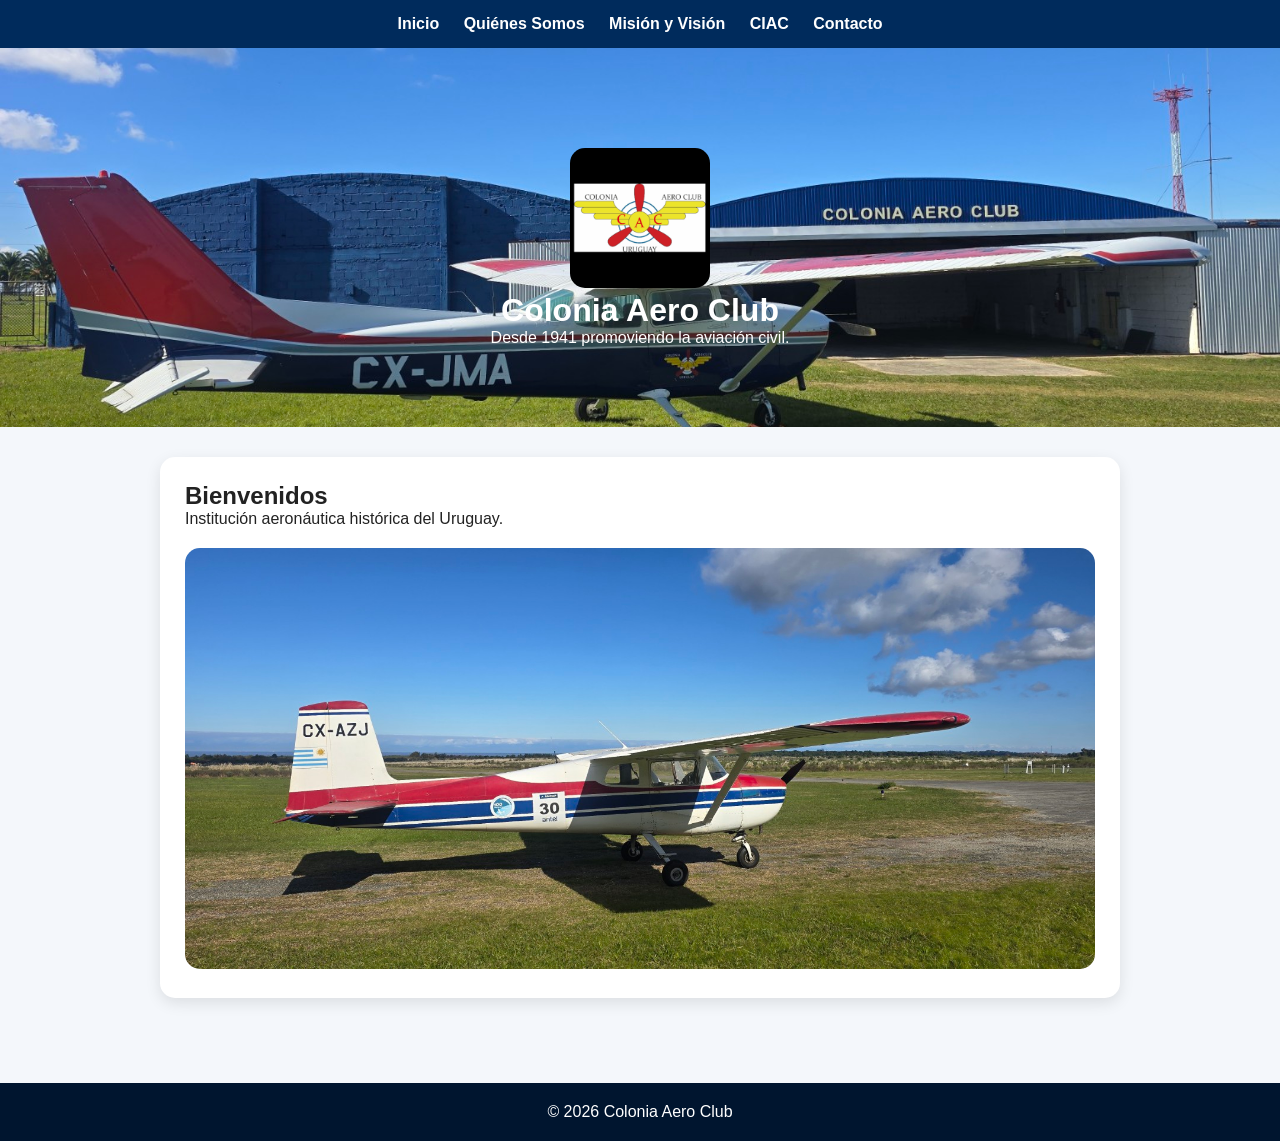
==== index.html @ 5fcb923a "Add files via upload" ====
<!DOCTYPE html>
<html lang="es">
<head>
<meta charset="UTF-8">
<meta name="viewport" content="width=device-width, initial-scale=1.0">
<title>Colonia Aero Club</title>
<link rel="stylesheet" href="style.css">
</head>
<body>
<nav>
<a href="index.html">Inicio</a>
<a href="quienes-somos.html">Quiénes Somos</a>
<a href="mision-vision.html">Misión y Visión</a>
<a href="ciac.html">CIAC</a>
<a href="contacto.html">Contacto</a>
</nav>

<header>
<img src="logo.webp" class="logo">
<h1>Colonia Aero Club</h1>
<p>Desde 1941 promoviendo la aviación civil.</p>
</header>

<div class="container">
<div class="card">
<h2>Bienvenidos</h2>
<p>Institución aeronáutica histórica del Uruguay.</p>
<img src="avion1.jpg">
</div>
</div>

<footer>© 2026 Colonia Aero Club</footer>
</body>
</html>
---- style.css ----
*{
margin:0;
padding:0;
box-sizing:border-box;
font-family:Arial,sans-serif;
}

body{
background:#f4f7fb;
color:#222;
}

nav{
background:#002b5c;
padding:15px;
text-align:center;
}

nav a{
color:white;
margin:0 10px;
text-decoration:none;
font-weight:bold;
}

header{
background:url('hangar.jpg') center/cover;
padding:80px 20px;
text-align:center;
color:white;
}

.logo{
width:140px;
}

.container{
max-width:1000px;
margin:auto;
padding:30px 20px;
}

.card{
background:white;
padding:25px;
border-radius:15px;
margin-bottom:25px;
box-shadow:0 5px 15px rgba(0,0,0,0.1);
}

img{
width:100%;
border-radius:15px;
margin-top:20px;
}

footer{
background:#00152f;
color:white;
text-align:center;
padding:20px;
margin-top:30px;
}

@media(max-width:768px){
nav a{
display:block;
margin:10px 0;
}

header h1{
font-size:2rem;
}
}
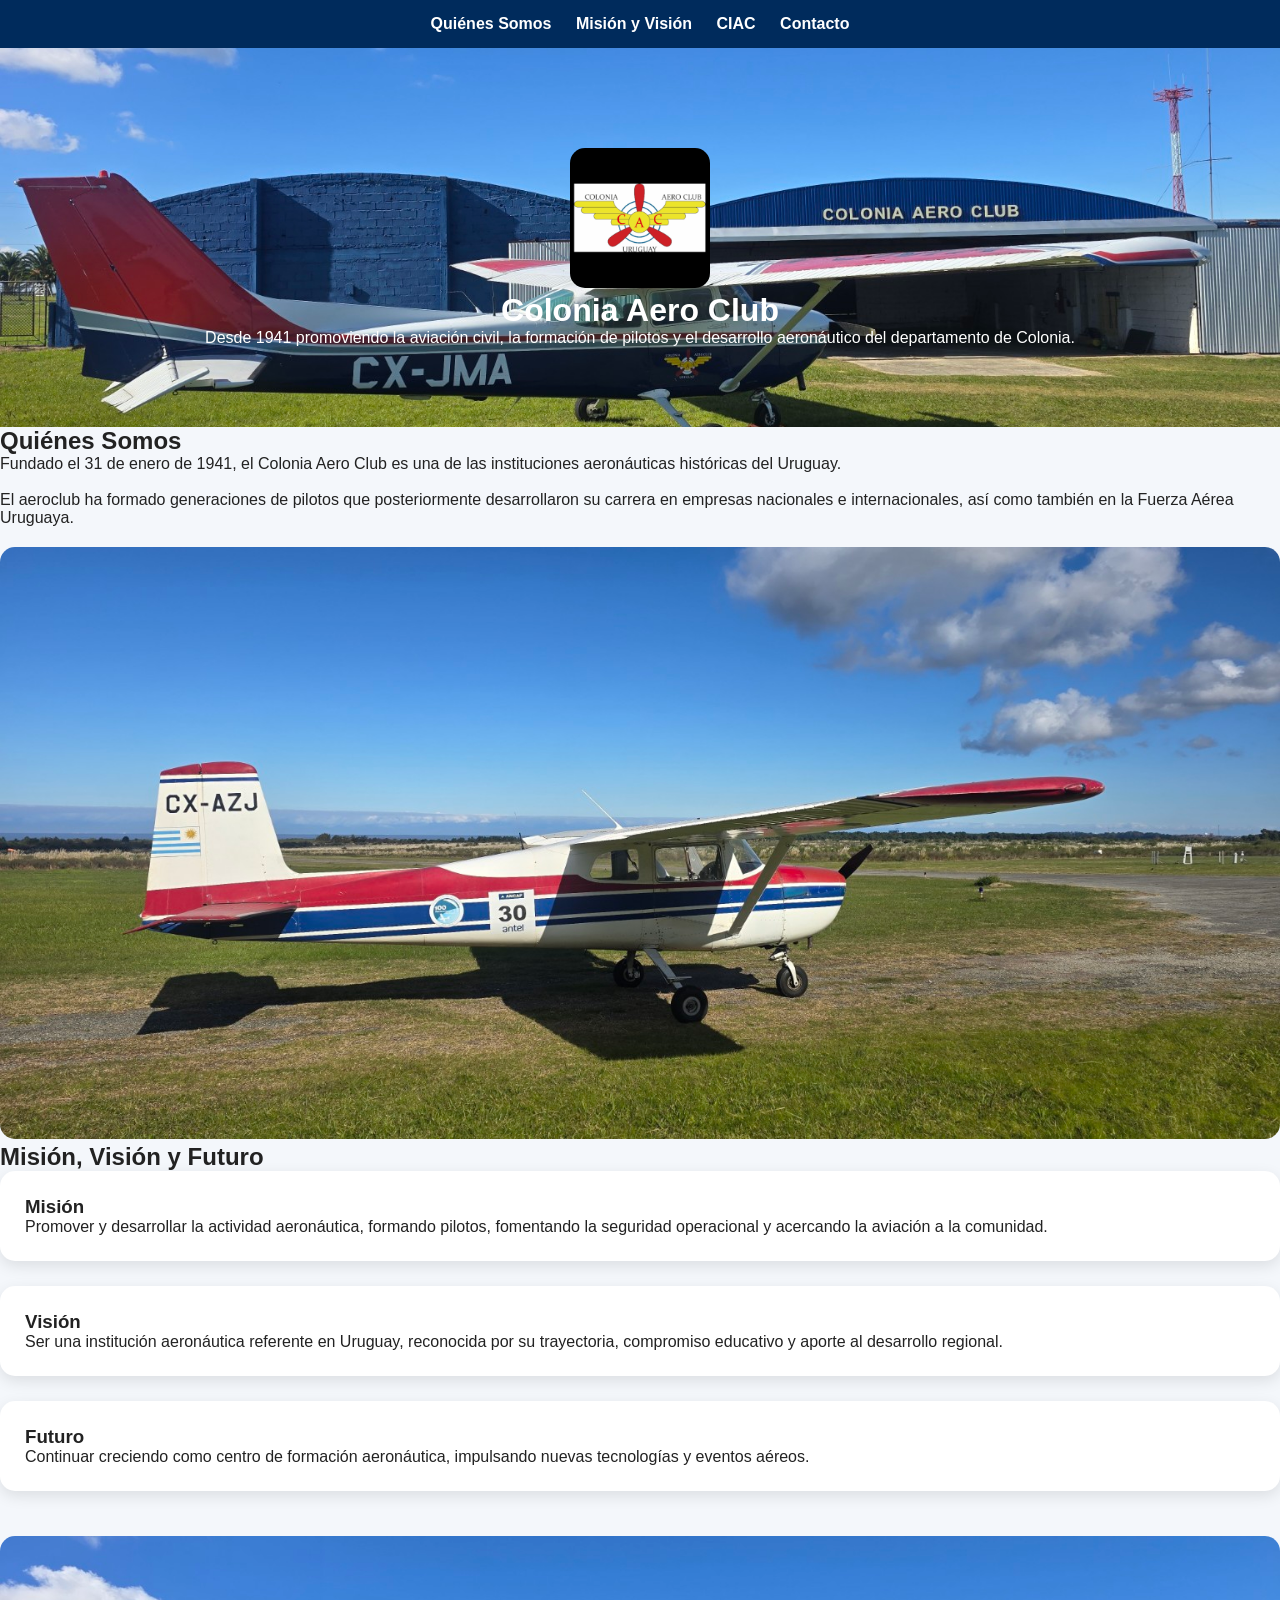
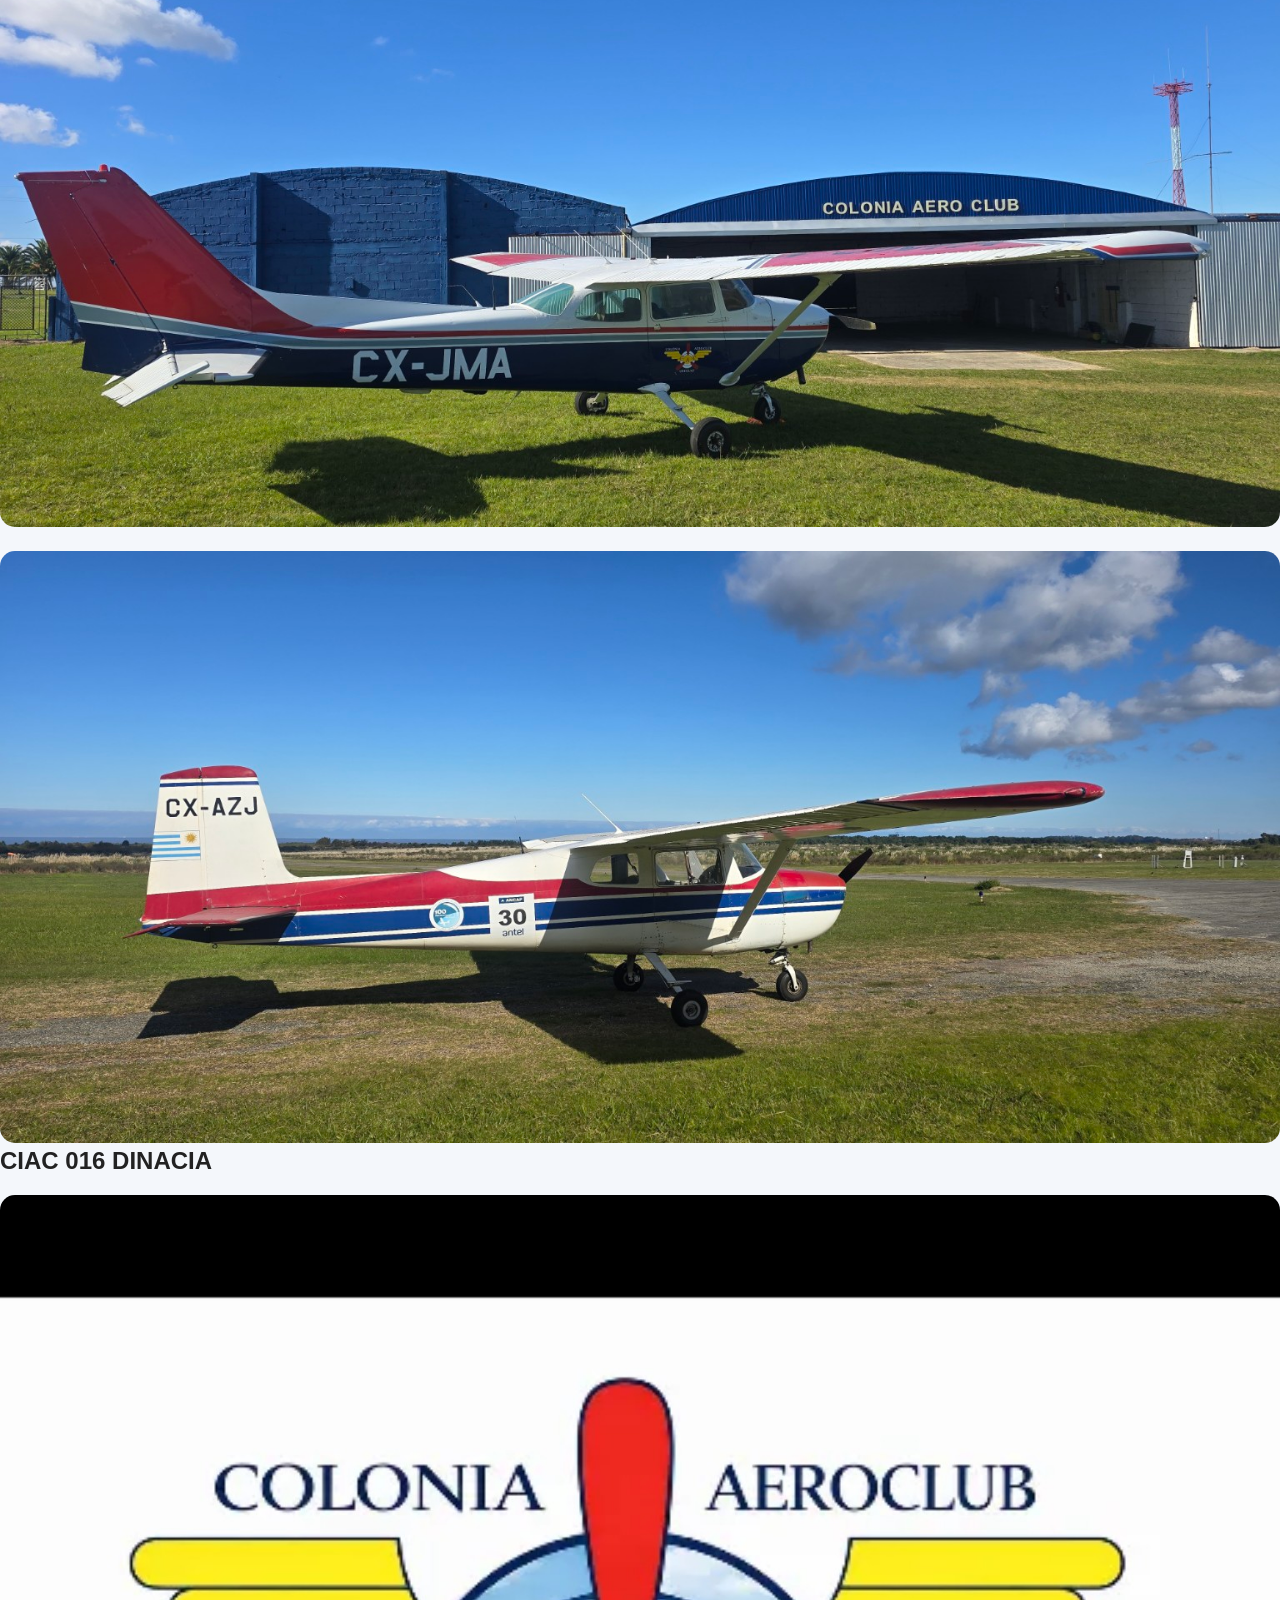
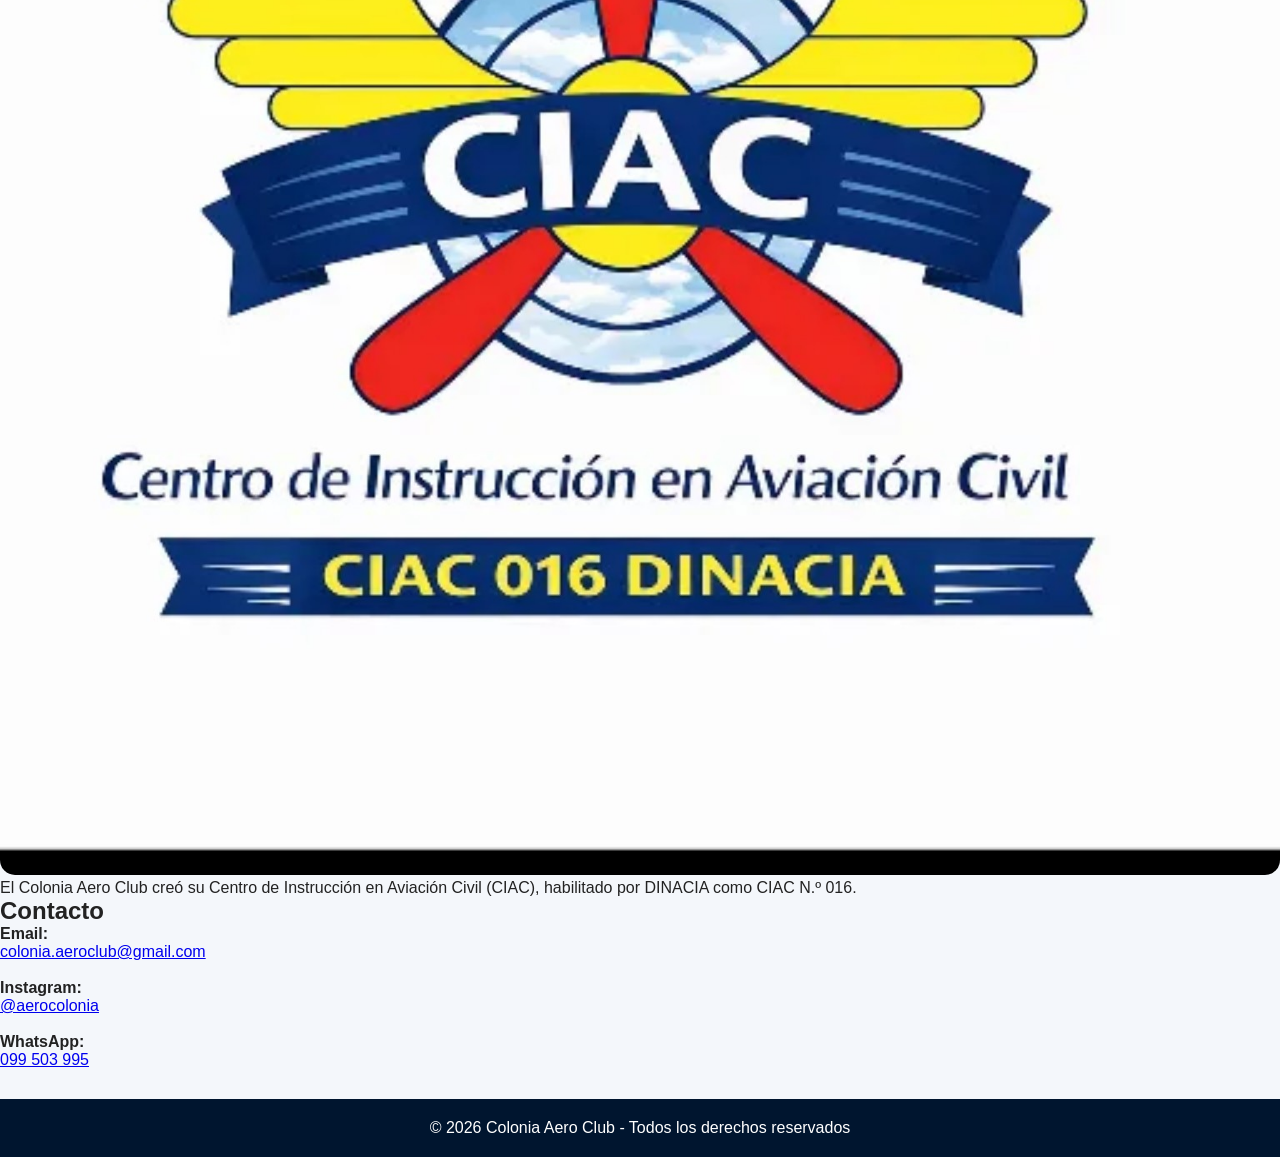
==== commit 7a7d16e5: "Add files via upload" ====
--- a/index.html
+++ b/index.html
@@ -1,34 +1,140 @@
 <!DOCTYPE html>
 <html lang="es">
 <head>
-<meta charset="UTF-8">
-<meta name="viewport" content="width=device-width, initial-scale=1.0">
-<title>Colonia Aero Club</title>
-<link rel="stylesheet" href="style.css">
+  <meta charset="UTF-8" />
+  <meta name="viewport" content="width=device-width, initial-scale=1.0"/>
+  <title>Colonia Aero Club</title>
+  <link rel="stylesheet" href="style.css">
 </head>
 <body>
-<nav>
-<a href="index.html">Inicio</a>
-<a href="quienes-somos.html">Quiénes Somos</a>
-<a href="mision-vision.html">Misión y Visión</a>
-<a href="ciac.html">CIAC</a>
-<a href="contacto.html">Contacto</a>
-</nav>
 
-<header>
-<img src="logo.webp" class="logo">
-<h1>Colonia Aero Club</h1>
-<p>Desde 1941 promoviendo la aviación civil.</p>
-</header>
+  <nav>
+    <a href="#quienes">Quiénes Somos</a>
+    <a href="#mision">Misión y Visión</a>
+    <a href="#ciac">CIAC</a>
+    <a href="#contacto">Contacto</a>
+  </nav>
 
-<div class="container">
-<div class="card">
-<h2>Bienvenidos</h2>
-<p>Institución aeronáutica histórica del Uruguay.</p>
-<img src="avion1.jpg">
-</div>
-</div>
+  <header>
+    <div>
+      <img src="logo.webp" alt="Logo Colonia Aero Club" class="logo">
+      <h1>Colonia Aero Club</h1>
+      <p>
+        Desde 1941 promoviendo la aviación civil, la formación de pilotos
+        y el desarrollo aeronáutico del departamento de Colonia.
+      </p>
+    </div>
+  </header>
 
-<footer>© 2026 Colonia Aero Club</footer>
+  <section id="quienes">
+    <h2>Quiénes Somos</h2>
+
+    <div class="about">
+      <div>
+        <p>
+          Fundado el 31 de enero de 1941, el Colonia Aero Club es una de las
+          instituciones aeronáuticas históricas del Uruguay.
+        </p>
+
+        <br>
+
+        <p>
+          El aeroclub ha formado generaciones de pilotos que posteriormente
+          desarrollaron su carrera en empresas nacionales e internacionales,
+          así como también en la Fuerza Aérea Uruguaya.
+        </p>
+      </div>
+
+      <img src="avion1.jpg" alt="Avión del Colonia Aero Club">
+    </div>
+  </section>
+
+  <section id="mision">
+    <h2>Misión, Visión y Futuro</h2>
+
+    <div class="cards">
+
+      <div class="card">
+        <h3>Misión</h3>
+        <p>
+          Promover y desarrollar la actividad aeronáutica, formando pilotos,
+          fomentando la seguridad operacional y acercando la aviación a la comunidad.
+        </p>
+      </div>
+
+      <div class="card">
+        <h3>Visión</h3>
+        <p>
+          Ser una institución aeronáutica referente en Uruguay, reconocida
+          por su trayectoria, compromiso educativo y aporte al desarrollo regional.
+        </p>
+      </div>
+
+      <div class="card">
+        <h3>Futuro</h3>
+        <p>
+          Continuar creciendo como centro de formación aeronáutica,
+          impulsando nuevas tecnologías y eventos aéreos.
+        </p>
+      </div>
+
+    </div>
+
+    <div class="gallery">
+      <img src="hangar.jpg" alt="Hangar del Colonia Aero Club">
+      <img src="avion1.jpg" alt="Aeronave del Colonia Aero Club">
+    </div>
+  </section>
+
+  <section id="ciac">
+    <h2>CIAC 016 DINACIA</h2>
+
+    <div class="about">
+      <img src="ciac.webp" alt="CIAC 016">
+
+      <div>
+        <p>
+          El Colonia Aero Club creó su Centro de Instrucción en Aviación Civil
+          (CIAC), habilitado por DINACIA como CIAC N.º 016.
+        </p>
+      </div>
+    </div>
+  </section>
+
+  <section id="contacto">
+    <h2>Contacto</h2>
+
+    <div class="contact">
+      <p><strong>Email:</strong></p>
+      <p>
+        <a href="mailto:colonia.aeroclub@gmail.com">
+          colonia.aeroclub@gmail.com
+        </a>
+      </p>
+
+      <br>
+
+      <p><strong>Instagram:</strong></p>
+      <p>
+        <a href="https://instagram.com/aerocolonia" target="_blank">
+          @aerocolonia
+        </a>
+      </p>
+
+      <br>
+
+      <p><strong>WhatsApp:</strong></p>
+      <p>
+        <a href="https://wa.me/59899503995" target="_blank">
+          099 503 995
+        </a>
+      </p>
+    </div>
+  </section>
+
+  <footer>
+    <p>© 2026 Colonia Aero Club - Todos los derechos reservados</p>
+  </footer>
+
 </body>
-</html>+</html>
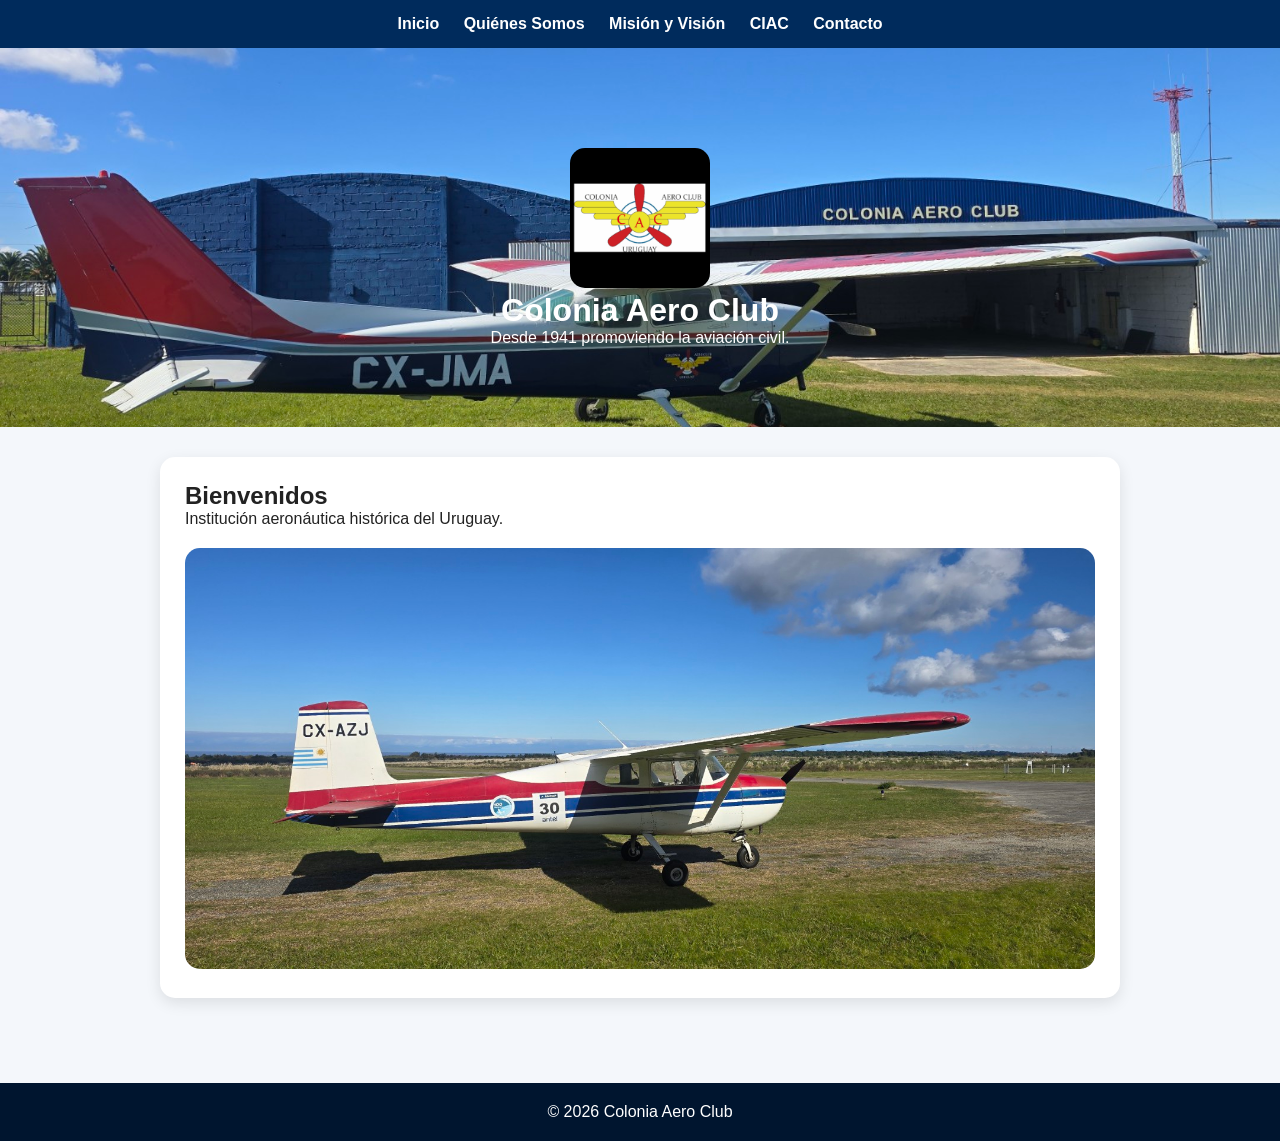
==== commit 169cd95d: "Add files via upload" ====
--- a/index.html
+++ b/index.html
@@ -1,140 +1,34 @@
 <!DOCTYPE html>
 <html lang="es">
 <head>
-  <meta charset="UTF-8" />
-  <meta name="viewport" content="width=device-width, initial-scale=1.0"/>
-  <title>Colonia Aero Club</title>
-  <link rel="stylesheet" href="style.css">
+<meta charset="UTF-8">
+<meta name="viewport" content="width=device-width, initial-scale=1.0">
+<title>Colonia Aero Club</title>
+<link rel="stylesheet" href="style.css">
 </head>
 <body>
+<nav>
+<a href="index.html">Inicio</a>
+<a href="quienes-somos.html">Quiénes Somos</a>
+<a href="mision-vision.html">Misión y Visión</a>
+<a href="ciac.html">CIAC</a>
+<a href="contacto.html">Contacto</a>
+</nav>
 
-  <nav>
-    <a href="#quienes">Quiénes Somos</a>
-    <a href="#mision">Misión y Visión</a>
-    <a href="#ciac">CIAC</a>
-    <a href="#contacto">Contacto</a>
-  </nav>
+<header>
+<img src="logo.webp" class="logo">
+<h1>Colonia Aero Club</h1>
+<p>Desde 1941 promoviendo la aviación civil.</p>
+</header>
 
-  <header>
-    <div>
-      <img src="logo.webp" alt="Logo Colonia Aero Club" class="logo">
-      <h1>Colonia Aero Club</h1>
-      <p>
-        Desde 1941 promoviendo la aviación civil, la formación de pilotos
-        y el desarrollo aeronáutico del departamento de Colonia.
-      </p>
-    </div>
-  </header>
+<div class="container">
+<div class="card">
+<h2>Bienvenidos</h2>
+<p>Institución aeronáutica histórica del Uruguay.</p>
+<img src="avion1.jpg">
+</div>
+</div>
 
-  <section id="quienes">
-    <h2>Quiénes Somos</h2>
-
-    <div class="about">
-      <div>
-        <p>
-          Fundado el 31 de enero de 1941, el Colonia Aero Club es una de las
-          instituciones aeronáuticas históricas del Uruguay.
-        </p>
-
-        <br>
-
-        <p>
-          El aeroclub ha formado generaciones de pilotos que posteriormente
-          desarrollaron su carrera en empresas nacionales e internacionales,
-          así como también en la Fuerza Aérea Uruguaya.
-        </p>
-      </div>
-
-      <img src="avion1.jpg" alt="Avión del Colonia Aero Club">
-    </div>
-  </section>
-
-  <section id="mision">
-    <h2>Misión, Visión y Futuro</h2>
-
-    <div class="cards">
-
-      <div class="card">
-        <h3>Misión</h3>
-        <p>
-          Promover y desarrollar la actividad aeronáutica, formando pilotos,
-          fomentando la seguridad operacional y acercando la aviación a la comunidad.
-        </p>
-      </div>
-
-      <div class="card">
-        <h3>Visión</h3>
-        <p>
-          Ser una institución aeronáutica referente en Uruguay, reconocida
-          por su trayectoria, compromiso educativo y aporte al desarrollo regional.
-        </p>
-      </div>
-
-      <div class="card">
-        <h3>Futuro</h3>
-        <p>
-          Continuar creciendo como centro de formación aeronáutica,
-          impulsando nuevas tecnologías y eventos aéreos.
-        </p>
-      </div>
-
-    </div>
-
-    <div class="gallery">
-      <img src="hangar.jpg" alt="Hangar del Colonia Aero Club">
-      <img src="avion1.jpg" alt="Aeronave del Colonia Aero Club">
-    </div>
-  </section>
-
-  <section id="ciac">
-    <h2>CIAC 016 DINACIA</h2>
-
-    <div class="about">
-      <img src="ciac.webp" alt="CIAC 016">
-
-      <div>
-        <p>
-          El Colonia Aero Club creó su Centro de Instrucción en Aviación Civil
-          (CIAC), habilitado por DINACIA como CIAC N.º 016.
-        </p>
-      </div>
-    </div>
-  </section>
-
-  <section id="contacto">
-    <h2>Contacto</h2>
-
-    <div class="contact">
-      <p><strong>Email:</strong></p>
-      <p>
-        <a href="mailto:colonia.aeroclub@gmail.com">
-          colonia.aeroclub@gmail.com
-        </a>
-      </p>
-
-      <br>
-
-      <p><strong>Instagram:</strong></p>
-      <p>
-        <a href="https://instagram.com/aerocolonia" target="_blank">
-          @aerocolonia
-        </a>
-      </p>
-
-      <br>
-
-      <p><strong>WhatsApp:</strong></p>
-      <p>
-        <a href="https://wa.me/59899503995" target="_blank">
-          099 503 995
-        </a>
-      </p>
-    </div>
-  </section>
-
-  <footer>
-    <p>© 2026 Colonia Aero Club - Todos los derechos reservados</p>
-  </footer>
-
+<footer>© 2026 Colonia Aero Club</footer>
 </body>
-</html>
+</html>
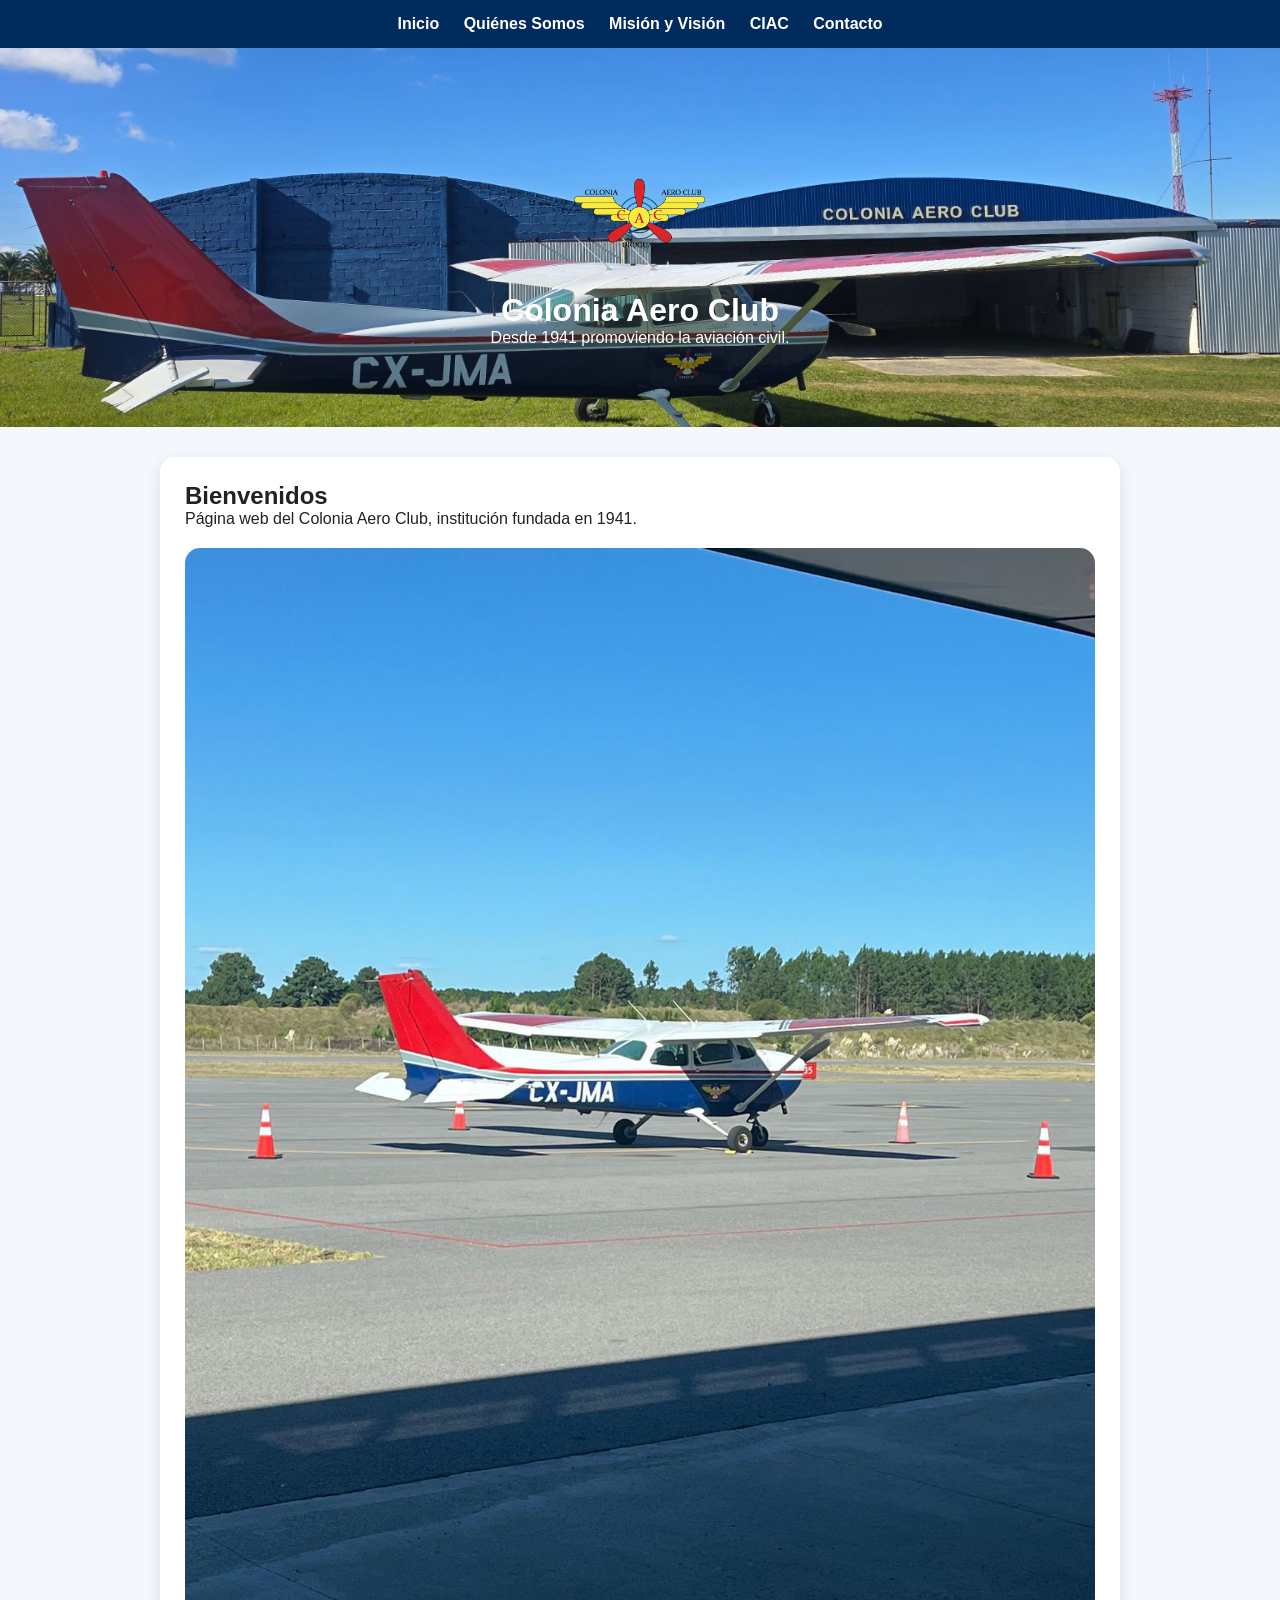
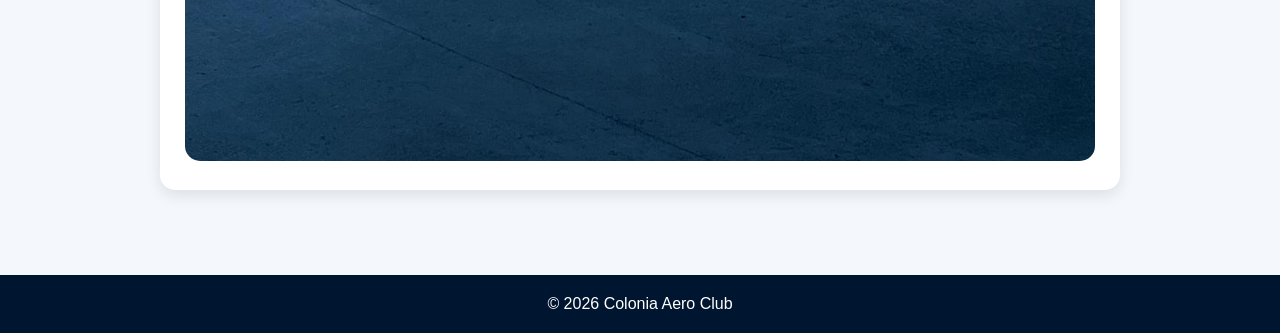
==== commit 3a0f3a84: "Update content and images in index.html" ====
--- a/index.html
+++ b/index.html
@@ -24,11 +24,11 @@
 <div class="container">
 <div class="card">
 <h2>Bienvenidos</h2>
-<p>Institución aeronáutica histórica del Uruguay.</p>
-<img src="avion1.jpg">
+<p>Página web del Colonia Aero Club, institución fundada en 1941.</p>
+<img src="jma1.jpg">
 </div>
 </div>
 
 <footer>© 2026 Colonia Aero Club</footer>
 </body>
-</html>+</html>
--- a/style.css
+++ b/style.css
@@ -11,7 +11,7 @@
 }
 
 nav{
-background:#002b5c;
+background: #002b5c;
 padding:15px;
 text-align:center;
 }
@@ -24,7 +24,7 @@
 }
 
 header{
-background:url('hangar.jpg') center/cover;
+background: url('hangar.jpg') center/cover;
 padding:80px 20px;
 text-align:center;
 color:white;
@@ -46,6 +46,18 @@
 border-radius:15px;
 margin-bottom:25px;
 box-shadow:0 5px 15px rgba(0,0,0,0.1);
+}
+
+.contact{
+  background:#002b5c;
+  color:white;
+  border-radius:20px;
+  padding:40px;
+  text-align:center;
+}
+
+.contact a{
+  color:#ffd400;
 }
 
 img{
@@ -71,4 +83,5 @@
 header h1{
 font-size:2rem;
 }
-}+}
+}
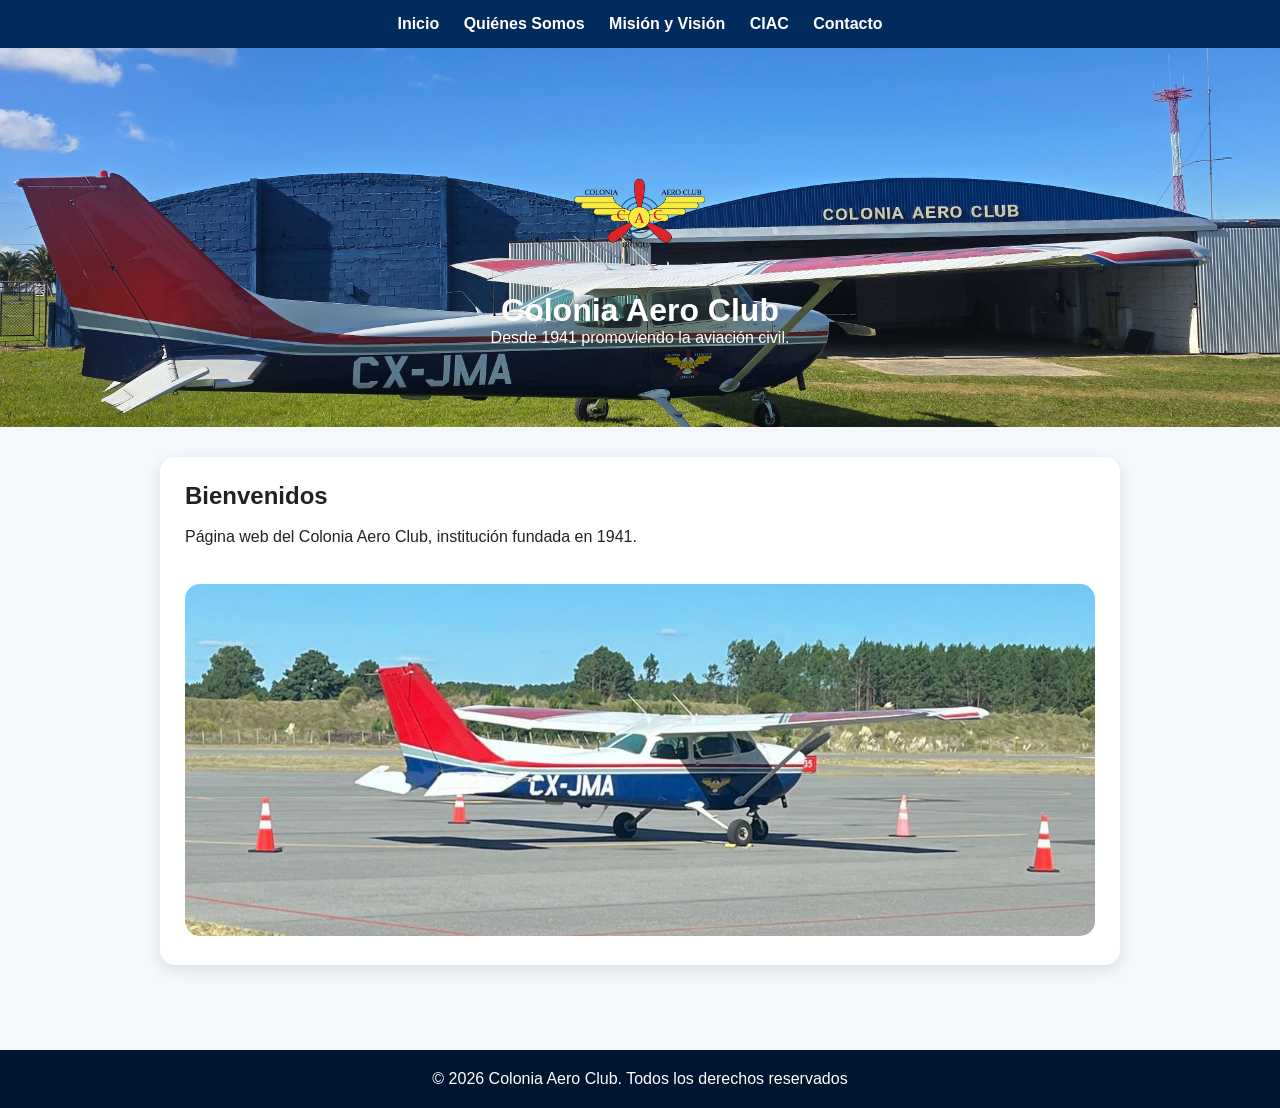
==== commit f9ab5217: "Update footer with copyright notice" ====
--- a/index.html
+++ b/index.html
@@ -24,11 +24,13 @@
 <div class="container">
 <div class="card">
 <h2>Bienvenidos</h2>
+  <br>
 <p>Página web del Colonia Aero Club, institución fundada en 1941.</p>
+  <br>
 <img src="jma1.jpg">
 </div>
 </div>
 
-<footer>© 2026 Colonia Aero Club</footer>
+<footer><p>&copy; 2026 Colonia Aero Club. Todos los derechos reservados</p></footer>
 </body>
 </html>
--- a/style.css
+++ b/style.css
@@ -34,6 +34,15 @@
 width:140px;
 }
 
+.logo a{
+width:20px;
+align:left;
+}
+
+.logo b{
+width:20px;
+align:right;
+}
 .container{
 max-width:1000px;
 margin:auto;
@@ -74,6 +83,17 @@
 margin-top:30px;
 }
 
+.contenedor-columnas {
+  display: flex;
+  gap: 20px;
+}
+
+.columna {
+  flex: 1;
+  background:#002b5c;
+  padding: 20px;
+}
+
 @media(max-width:768px){
 nav a{
 display:block;
